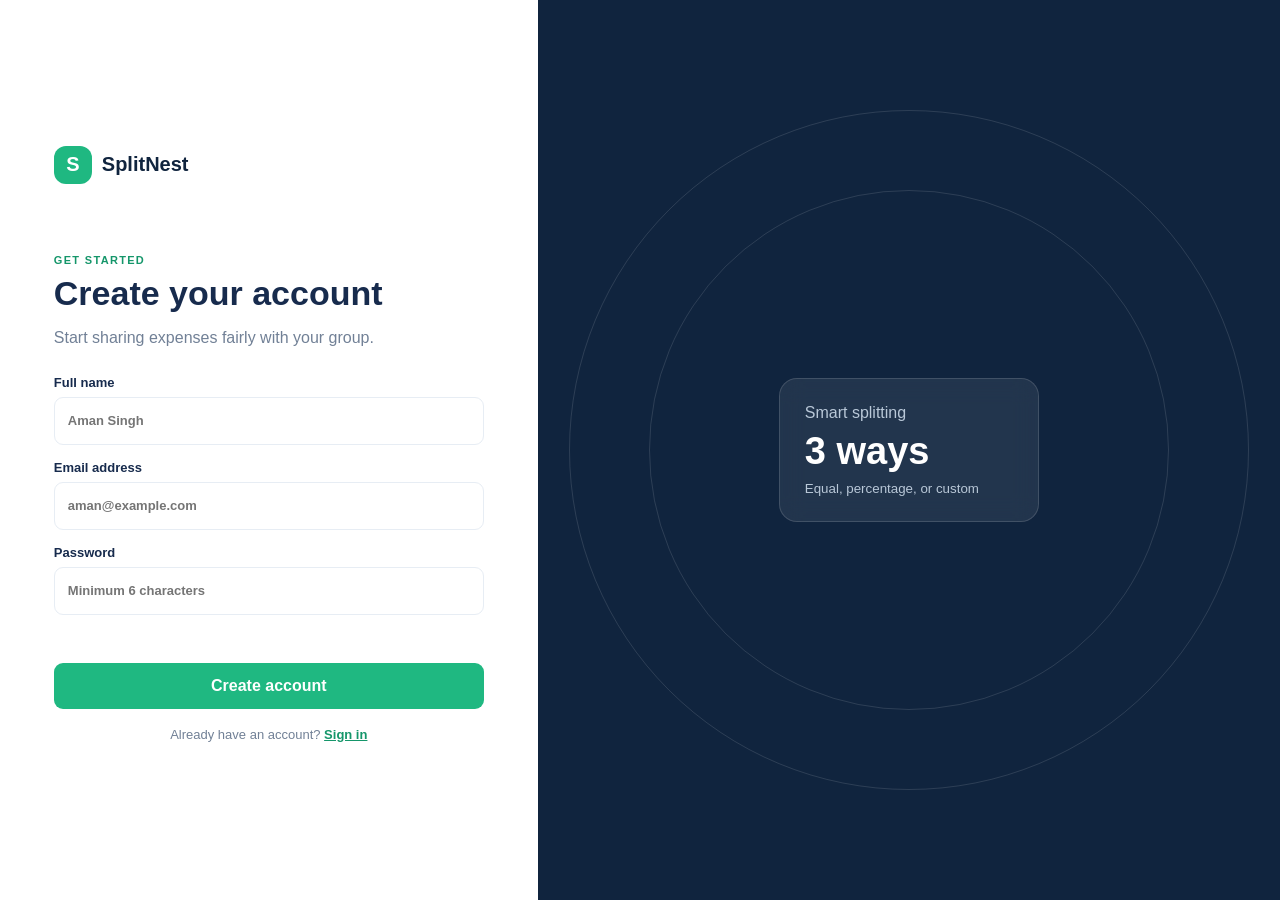
==== register.html @ f11fb9b0 "HTML Files" ====
<!doctype html>
<html lang="en">
<head>
  <meta charset="UTF-8"><meta name="viewport" content="width=device-width, initial-scale=1.0">
  <title>Register - SplitNest</title>
  <link rel="stylesheet" href="css/style.css">
</head>
<body class="auth-page">
  <main class="auth-card">
    <a class="brand auth-brand" href="login.html"><span class="brand-mark">S</span><span>SplitNest</span></a>
    <div class="auth-copy"><p class="eyebrow">Get started</p><h1>Create your account</h1><p>Start sharing expenses fairly with your group.</p></div>
    <form id="registerForm" novalidate>
      <label>Full name<input type="text" id="registerName" placeholder="Aman Singh" required></label>
      <label>Email address<input type="email" id="registerEmail" placeholder="aman@example.com" required></label>
      <label>Password<input type="password" id="registerPassword" minlength="6" placeholder="Minimum 6 characters" required></label>
      <p class="form-error" id="registerError"></p>
      <button class="btn btn-primary btn-full" type="submit">Create account</button>
    </form>
    <p class="auth-switch">Already have an account? <a href="login.html">Sign in</a></p>
  </main>
  <aside class="auth-art">
    <div class="auth-art-inner"><span class="auth-orbit orbit-one"></span><span class="auth-orbit orbit-two"></span><div class="auth-stat"><span>Smart splitting</span><strong>3 ways</strong><small>Equal, percentage, or custom</small></div></div>
  </aside>
  <script src="js/storage.js"></script>
  <script src="js/auth.js"></script>
</body>
</html>
---- css/style.css ----
:root{--navy:#10243e;--navy-2:#17395b;--green:#1fb881;--green-dark:#15966a;--bg:#f4f7fb;--card:#fff;--text:#172b4d;--muted:#718096;--border:#e7edf4;--danger:#dc5a67;--amber:#edb84a;--shadow:0 10px 30px rgba(24,48,82,.08)}
*{box-sizing:border-box}body{margin:0;font-family:"DM Sans",sans-serif;color:var(--text);background:var(--bg)}button,input,select,textarea{font:inherit}button,a{cursor:pointer}.app-shell{min-height:100vh}.sidebar{position:fixed;inset:0 auto 0 0;width:248px;background:var(--navy);color:#fff;padding:26px 18px;z-index:30;transition:.25s}.brand{display:flex;align-items:center;gap:10px;font-family:Manrope,sans-serif;font-weight:800;font-size:20px}.brand-mark{display:grid;place-items:center;width:38px;height:38px;border-radius:12px;background:var(--green);color:#fff}.side-nav{margin-top:34px}.nav-item{width:100%;border:0;background:transparent;color:#bac8d8;padding:11px 12px;border-radius:10px;display:flex;align-items:center;gap:12px;text-align:left;font-weight:600;margin:3px 0}.nav-item:hover,.nav-item.active{background:rgba(31,184,129,.14);color:#fff}.nav-item.active{box-shadow:inset 3px 0 var(--green)}.nav-icon{width:22px;text-align:center}.logout-btn{position:absolute;bottom:24px}.main-shell{margin-left:248px;min-height:100vh}.topbar{height:92px;background:rgba(255,255,255,.96);border-bottom:1px solid var(--border);display:flex;align-items:center;gap:18px;padding:0 34px}.topbar h1{font-family:Manrope,sans-serif;margin:2px 0 0;font-size:25px}.eyebrow{color:var(--green-dark);text-transform:uppercase;font-size:11px;font-weight:800;letter-spacing:.12em;margin:0}.topbar-actions{margin-left:auto;display:flex;align-items:center;gap:10px}.icon-btn,.menu-btn{border:1px solid var(--border);background:#fff;width:40px;height:40px;border-radius:10px;color:var(--text)}.menu-btn{display:none}.profile-chip{border:0;background:transparent;display:flex;align-items:center;gap:9px;color:var(--text);font-weight:700}.avatar{display:grid;place-items:center;width:38px;height:38px;border-radius:50%;background:#dff7ed;color:var(--green-dark);font-weight:800}.content{padding:28px 34px 40px}.sidebar-close{display:none}.card{background:var(--card);border:1px solid var(--border);border-radius:16px;box-shadow:var(--shadow)}.page-grid{display:grid;gap:20px}.stats-grid{display:grid;grid-template-columns:repeat(4,minmax(0,1fr));gap:16px}.stat-card{padding:20px}.stat-head{display:flex;justify-content:space-between;align-items:center;color:var(--muted);font-size:13px}.stat-icon{width:38px;height:38px;display:grid;place-items:center;border-radius:11px;background:#edf8f4;color:var(--green-dark)}.stat-card strong{display:block;font-family:Manrope,sans-serif;font-size:25px;margin-top:13px}.stat-card small{color:var(--muted)}.positive{color:var(--green-dark)!important}.negative{color:var(--danger)!important}.section-grid{display:grid;grid-template-columns:minmax(0,1.7fr) minmax(280px,.8fr);gap:20px}.panel{padding:20px}.panel-header{display:flex;align-items:center;justify-content:space-between;margin-bottom:14px}.panel-header h2{font-size:17px;margin:0}.btn{border:0;border-radius:9px;padding:10px 14px;font-weight:700}.btn-primary{background:var(--green);color:#fff}.btn-primary:hover{background:var(--green-dark)}.btn-secondary{background:#edf3fa;color:var(--navy)}.btn-danger{background:#fdecef;color:var(--danger)}.btn-small{padding:7px 10px;font-size:12px}.btn-full{width:100%;height:46px}.quick-actions{display:grid;grid-template-columns:repeat(2,1fr);gap:10px}.quick-action{border:1px solid var(--border);background:#fbfdff;border-radius:12px;padding:13px;text-align:left}.quick-action strong{display:block;font-size:13px}.quick-action span{display:grid;place-items:center;width:32px;height:32px;border-radius:9px;background:#edf8f4;color:var(--green-dark);margin-bottom:9px}.table-wrap{overflow-x:auto}.data-table{width:100%;border-collapse:collapse}.data-table th{text-align:left;color:var(--muted);font-size:12px;padding:10px;border-bottom:1px solid var(--border)}.data-table td{padding:13px 10px;border-bottom:1px solid var(--border);font-size:13px}.data-table tr:last-child td{border-bottom:0}.badge{display:inline-block;padding:5px 8px;border-radius:20px;font-size:11px;font-weight:800;background:#edf3fa;color:var(--navy)}.badge.green{background:#dff7ed;color:var(--green-dark)}.badge.red{background:#fdecef;color:var(--danger)}.empty-state{text-align:center;padding:38px 20px;color:var(--muted)}.empty-state strong{display:block;color:var(--text);margin-bottom:5px}.toolbar{display:flex;justify-content:space-between;gap:12px;margin-bottom:16px}.search-input,.field input,.field select,.field textarea{width:100%;border:1px solid var(--border);border-radius:9px;background:#fff;color:var(--text);padding:11px 12px;outline:none}.search-input:focus,.field input:focus,.field select:focus,.field textarea:focus{border-color:var(--green);box-shadow:0 0 0 3px rgba(31,184,129,.1)}.search-input{max-width:280px}.group-grid{display:grid;grid-template-columns:repeat(3,minmax(0,1fr));gap:16px}.group-card{padding:18px}.group-card-head{display:flex;justify-content:space-between}.group-card h3{margin:8px 0 4px}.group-card p{color:var(--muted);font-size:13px}.member-row,.balance-row,.transaction-row{display:flex;align-items:center;justify-content:space-between;padding:10px 0;border-bottom:1px solid var(--border)}.member-row:last-child,.balance-row:last-child,.transaction-row:last-child{border:0}.person{display:flex;align-items:center;gap:9px}.person .avatar{width:34px;height:34px}.form-grid{display:grid;grid-template-columns:repeat(2,minmax(0,1fr));gap:14px}.field{display:block}.field.full{grid-column:1/-1}.field>span{display:block;font-size:12px;font-weight:700;margin-bottom:7px}.field textarea{min-height:86px;resize:vertical}.split-list{display:grid;gap:8px}.split-row{display:grid;grid-template-columns:1fr 130px;align-items:center;gap:12px}.split-row label{font-size:13px}.modal-backdrop{position:fixed;inset:0;background:rgba(10,29,51,.48);z-index:50;display:grid;place-items:center;padding:18px}.modal-backdrop[hidden]{display:none}.modal{width:min(620px,100%);max-height:90vh;overflow:auto;background:#fff;border-radius:16px;box-shadow:0 30px 80px rgba(10,29,51,.25)}.modal-header{display:flex;justify-content:space-between;align-items:center;padding:18px 20px;border-bottom:1px solid var(--border)}.modal-header h2{margin:0;font-size:20px}.modal-body{padding:20px}.toast-stack{position:fixed;right:20px;bottom:20px;z-index:80}.toast{background:var(--navy);color:#fff;padding:12px 16px;border-radius:10px;margin-top:8px;box-shadow:var(--shadow)}.auth-page{min-height:100vh;display:grid;grid-template-columns:minmax(420px,42%) 1fr;background:#fff}.auth-card{width:min(430px,calc(100% - 48px));margin:auto}.auth-brand{text-decoration:none;color:var(--navy);margin-bottom:70px}.auth-copy h1{font-family:Manrope,sans-serif;font-size:34px;margin:8px 0}.auth-copy>p:last-child{color:var(--muted);margin-bottom:28px}.auth-card form label{display:block;font-weight:700;font-size:13px;margin:15px 0}.auth-card form input{width:100%;height:48px;border:1px solid var(--border);border-radius:9px;padding:0 13px;margin-top:7px}.form-error{min-height:20px;color:var(--danger);font-size:13px}.auth-switch{text-align:center;color:var(--muted);font-size:13px;margin-top:18px}.auth-switch a{color:var(--green-dark);font-weight:700}.auth-art{background:var(--navy);position:relative;overflow:hidden}.auth-art-inner{height:100%;display:grid;place-items:center}.auth-orbit{position:absolute;border:1px solid rgba(255,255,255,.12);border-radius:50%}.orbit-one{width:520px;height:520px}.orbit-two{width:680px;height:680px}.auth-stat{position:relative;width:260px;padding:25px;border:1px solid rgba(255,255,255,.14);border-radius:18px;background:rgba(255,255,255,.08);color:#fff;backdrop-filter:blur(12px)}.auth-stat span,.auth-stat small{display:block;color:#b9c8d8}.auth-stat strong{display:block;font-family:Manrope,sans-serif;font-size:38px;margin:8px 0}.chart-wrap{height:300px}.dark{--bg:#0d1927;--card:#132438;--text:#edf4fa;--muted:#9eafc2;--border:#26384d;--shadow:none}.dark .topbar,.dark .icon-btn,.dark .search-input,.dark .field input,.dark .field select,.dark .field textarea{background:var(--card);color:var(--text)}.dark .quick-action{background:#10243a}.dark .btn-secondary{background:#203650;color:#fff}
@media(max-width:1100px){.stats-grid{grid-template-columns:repeat(2,1fr)}.section-grid{grid-template-columns:1fr}.group-grid{grid-template-columns:repeat(2,1fr)}}
@media(max-width:760px){.sidebar{transform:translateX(-100%)}.sidebar.open{transform:translateX(0)}.sidebar-close{display:block;position:absolute;right:12px;top:12px;border:0;background:transparent;color:#fff;font-size:26px}.main-shell{margin-left:0}.topbar{height:76px;padding:0 16px}.topbar h1{font-size:20px}.menu-btn{display:block}.profile-chip>span:last-child{display:none}.content{padding:20px 16px}.stats-grid,.group-grid{grid-template-columns:1fr}.form-grid{grid-template-columns:1fr}.field.full{grid-column:auto}.toolbar{flex-direction:column}.search-input{max-width:none}.auth-page{grid-template-columns:1fr}.auth-art{display:none}.auth-card{width:calc(100% - 40px)}.auth-brand{margin-bottom:38px}.auth-copy h1{font-size:28px}.quick-actions{grid-template-columns:1fr 1fr}.chart-wrap{height:250px}}
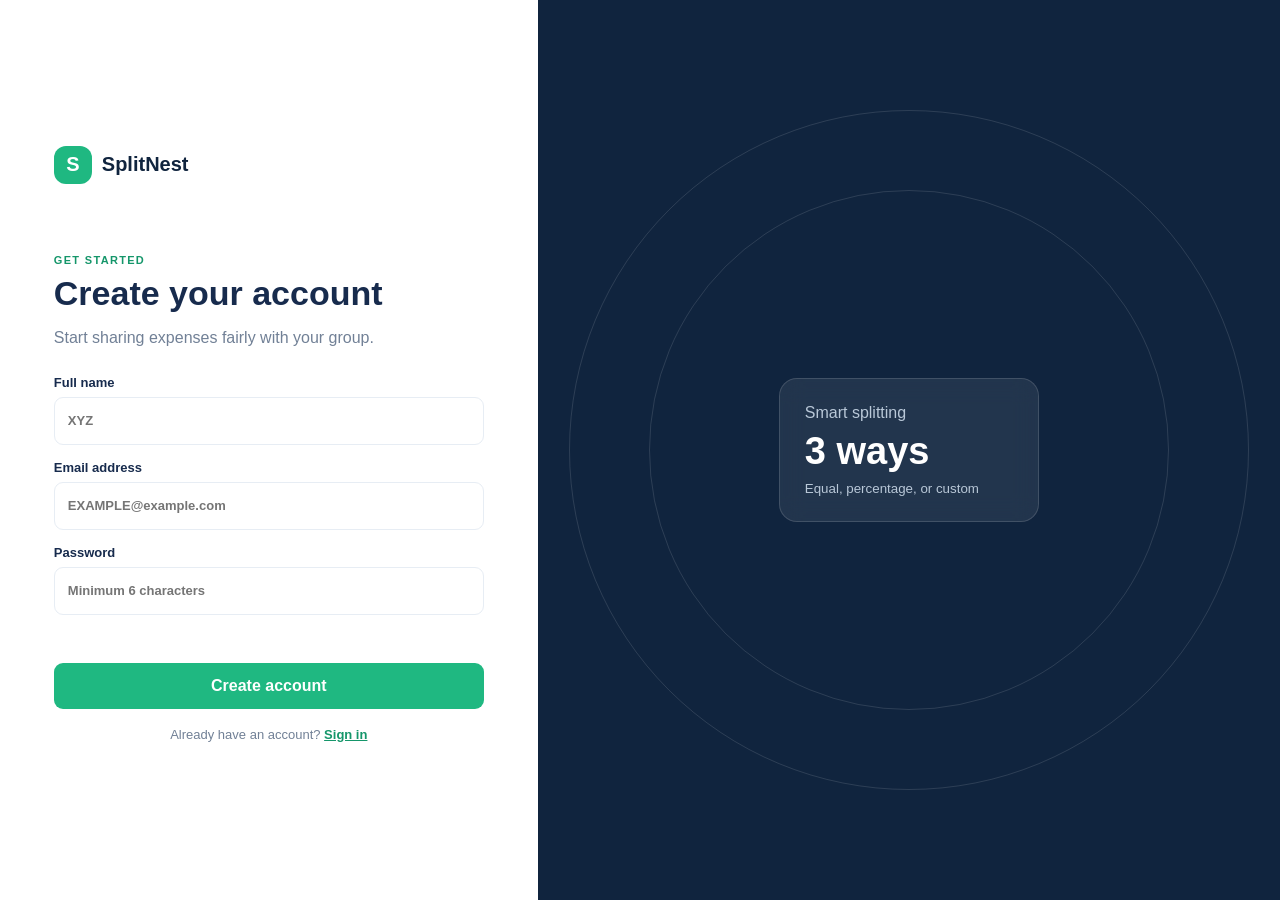
==== commit ef636b64: "Final Touch" ====
--- a/register.html
+++ b/register.html
@@ -10,8 +10,8 @@
     <a class="brand auth-brand" href="login.html"><span class="brand-mark">S</span><span>SplitNest</span></a>
     <div class="auth-copy"><p class="eyebrow">Get started</p><h1>Create your account</h1><p>Start sharing expenses fairly with your group.</p></div>
     <form id="registerForm" novalidate>
-      <label>Full name<input type="text" id="registerName" placeholder="Aman Singh" required></label>
-      <label>Email address<input type="email" id="registerEmail" placeholder="aman@example.com" required></label>
+      <label>Full name<input type="text" id="registerName" placeholder="XYZ" required></label>
+      <label>Email address<input type="email" id="registerEmail" placeholder="EXAMPLE@example.com" required></label>
       <label>Password<input type="password" id="registerPassword" minlength="6" placeholder="Minimum 6 characters" required></label>
       <p class="form-error" id="registerError"></p>
       <button class="btn btn-primary btn-full" type="submit">Create account</button>
